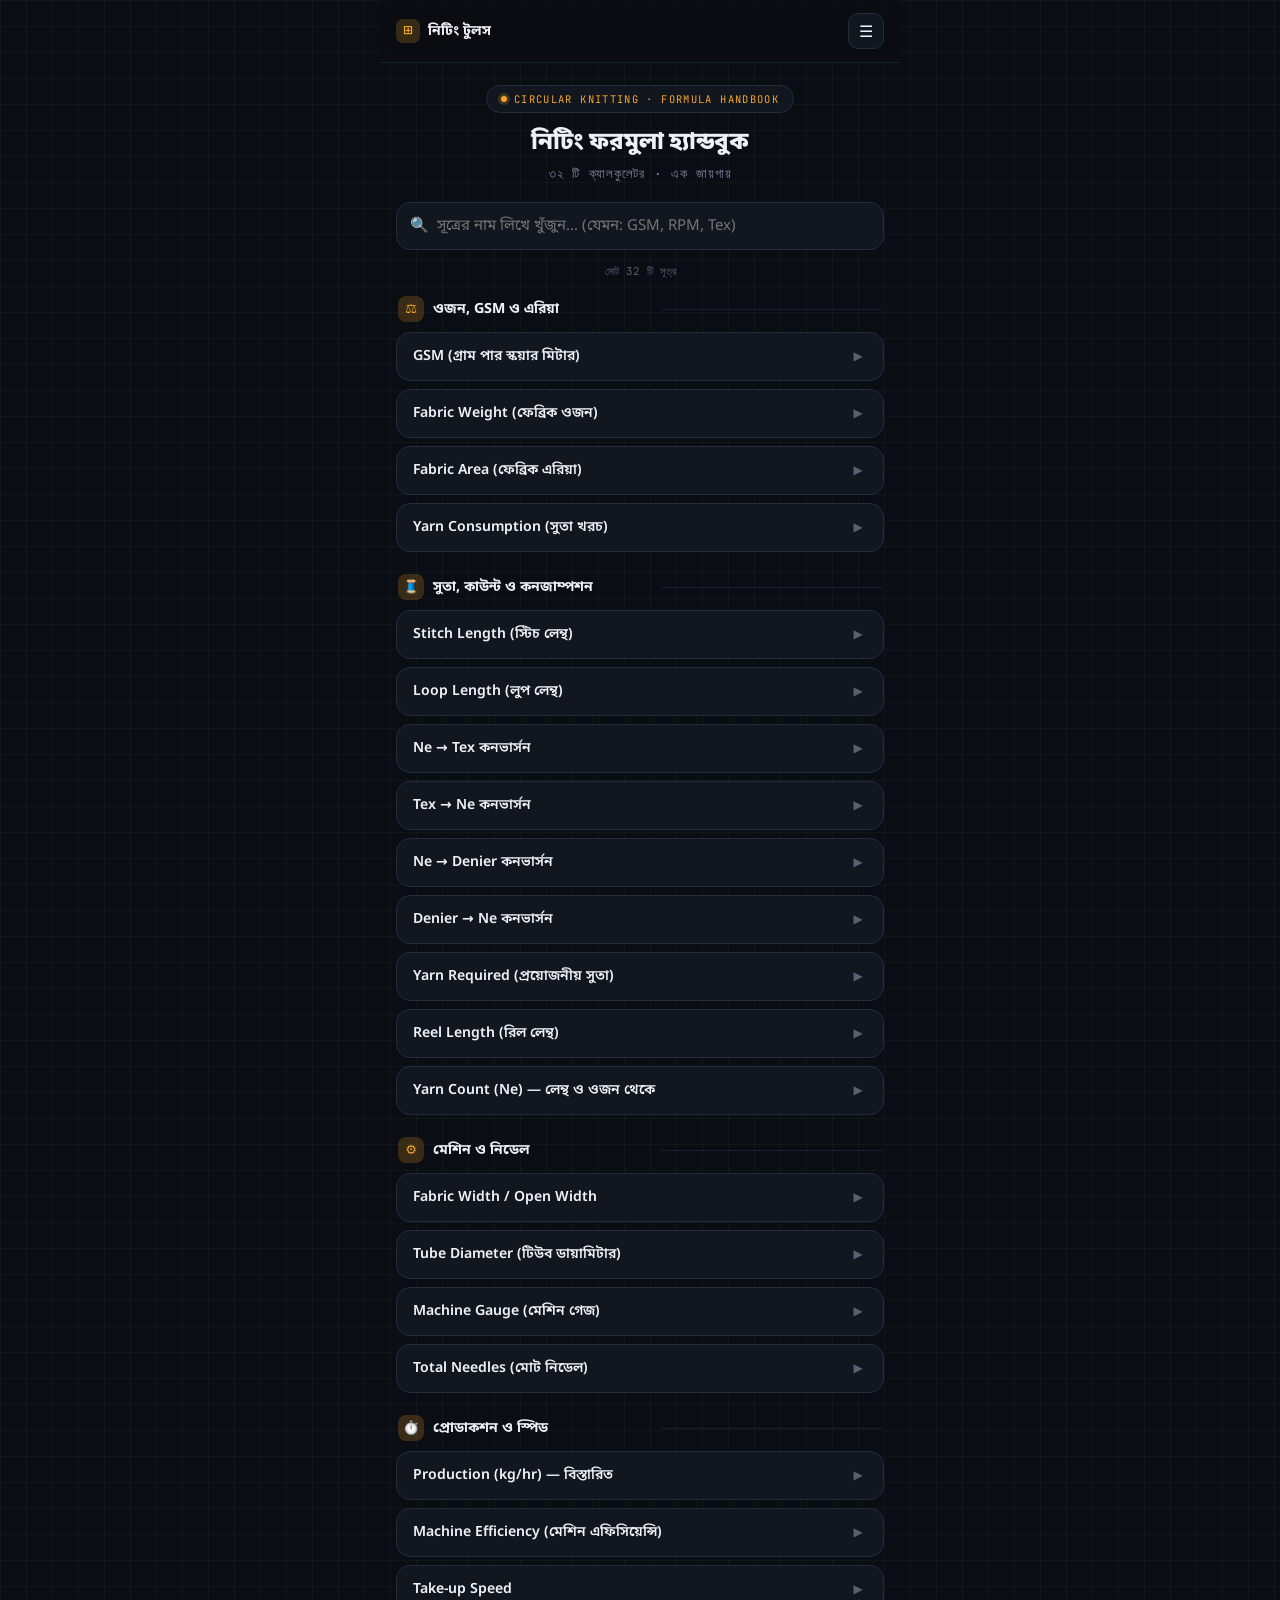
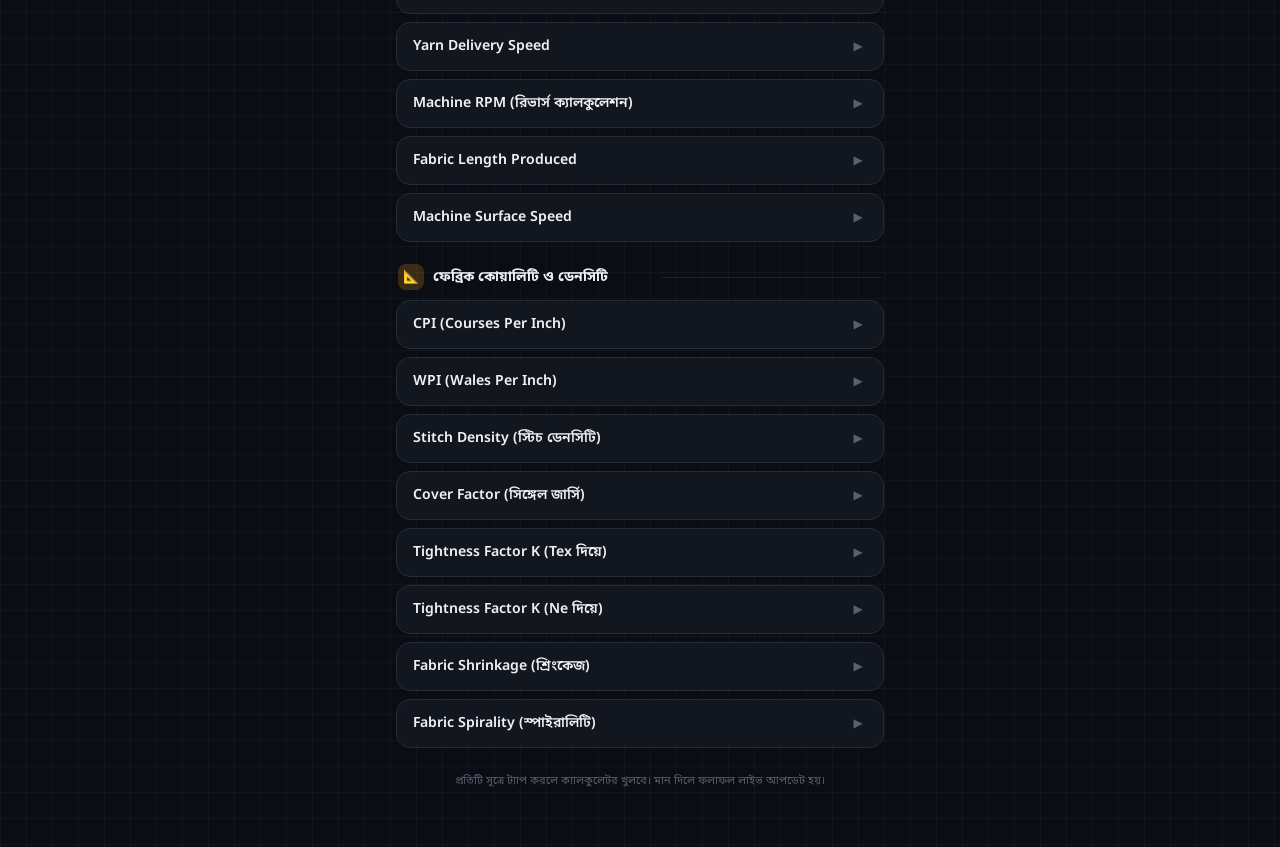
==== index.html @ 6d67aed7 "Rename index-1.html to index.html" ====
<!DOCTYPE html>
<html lang="bn">
<head>
<meta charset="UTF-8" />
<meta name="viewport" content="width=device-width, initial-scale=1.0, maximum-scale=1.0" />
<title>নিটিং ফরমুলা হ্যান্ডবুক</title>
<link rel="manifest" href="manifest.json" />
<meta name="theme-color" content="#0a0d13" />
<link rel="icon" href="icon-192.png" />
<link rel="apple-touch-icon" href="icon-192.png" />
<link rel="stylesheet" href="style.css" />
</head>
<body>
<div class="app">

  <header class="topbar">
    <div class="topbar-inner">
      <a href="index.html" class="brand"><span class="brand-ico">⊞</span> নিটিং টুলস</a>
      <button class="menu-btn" id="menuBtn" aria-label="মেনু">☰</button>
    </div>
  </header>
  <div class="drawer-overlay" id="drawerOverlay"></div>
  <nav class="drawer" id="drawer">
    <div class="drawer-head">
      <span>মেনু</span>
      <button class="drawer-close" id="drawerClose">✕</button>
    </div>
    <a href="index.html" class="current">🧮 ফরমুলা হ্যান্ডবুক</a>
    <a href="https://mohiuddinramzan2.github.io/Knitting-production-calculator/" target="_blank" rel="noopener">🎯 প্রোডাকশন কাউন্টার ক্যালকুলেটর</a>
    <a href="https://drive.google.com/file/d/1JRvIPtFfzKpyK74nl-0Q86v-pFJWSpz8/view?usp=drivesdk" target="_blank" rel="noopener">📦 কাউন্টার ক্যালকুলেটর APK ডাউনলোড</a>
    <div class="sep"></div>
    <a href="contact.html">✉️ যোগাযোগ</a>
    <div class="small-note">APK লিংক Google Drive-এ হোস্ট করা — ডাউনলোডের সময় "Unknown source" পারমিশন লাগতে পারে।</div>
  </nav>

  <header>
    <div class="eyebrow"><span class="dot"></span> CIRCULAR&nbsp;KNITTING&nbsp;·&nbsp;FORMULA&nbsp;HANDBOOK</div>
    <h1>নিটিং ফরমুলা হ্যান্ডবুক</h1>
    <p>৩২&nbsp;টি&nbsp;ক্যালকুলেটর&nbsp;·&nbsp;এক&nbsp;জায়গায়</p>
  </header>

  <div class="search-wrap">
    <span class="si">🔍</span>
    <input type="text" id="searchBox" placeholder="সূত্রের নাম লিখে খুঁজুন... (যেমন: GSM, RPM, Tex)" />
  </div>
  <div class="result-count" id="resultCount"></div>

  <div id="categoriesRoot"></div>
  <div class="empty-state" id="emptyState">কোনো সূত্র পাওয়া যায়নি। অন্য নামে খুঁজে দেখুন।</div>

  <footer>
    প্রতিটি সূত্রে ট্যাপ করলে ক্যালকুলেটর খুলবে। মান দিলে ফলাফল লাইভ আপডেট হয়।
  </footer>

</div>

<script>
(function(){
  const menuBtn = document.getElementById('menuBtn');
  const drawer = document.getElementById('drawer');
  const overlay = document.getElementById('drawerOverlay');
  const drawerClose = document.getElementById('drawerClose');

  function openDrawer(){ drawer.classList.add('open'); overlay.classList.add('open'); }
  function closeDrawer(){ drawer.classList.remove('open'); overlay.classList.remove('open'); }

  menuBtn.addEventListener('click', openDrawer);
  drawerClose.addEventListener('click', closeDrawer);
  overlay.addEventListener('click', closeDrawer);
  document.addEventListener('keydown', (e)=>{ if(e.key === 'Escape') closeDrawer(); });
})();
</script>

<script>
(function(){

  // ---------- Categories ----------
  const CATEGORIES = [
    { id:'weight', icon:'⚖️', name:'ওজন, GSM ও এরিয়া' },
    { id:'yarn', icon:'🧵', name:'সুতা, কাউন্ট ও কনজাম্পশন' },
    { id:'machine', icon:'⚙️', name:'মেশিন ও নিডেল' },
    { id:'production', icon:'⏱️', name:'প্রোডাকশন ও স্পিড' },
    { id:'quality', icon:'📐', name:'ফেব্রিক কোয়ালিটি ও ডেনসিটি' },
  ];

  // ---------- Formulas (data-driven) ----------
  // each calc(v) receives an object keyed by input id (parsed floats) and returns {value, unit}
  const FORMULAS = [
    { id:'gsm', cat:'weight', name:'GSM (গ্রাম পার স্কয়ার মিটার)',
      formula:'GSM = (ওজন × 10000) ÷ (লেন্থ × উইডথ)',
      inputs:[
        {id:'w', label:'ফেব্রিক ওজন', unit:'gm', def:100},
        {id:'l', label:'লেন্থ', unit:'cm', def:100},
        {id:'wd', label:'উইডথ', unit:'cm', def:100},
      ],
      calc:(v)=>{ const area=(v.l/100)*(v.wd/100); return {value:v.w/area, unit:'GSM'}; } },

    { id:'fabricWeight', cat:'weight', name:'Fabric Weight (ফেব্রিক ওজন)',
      formula:'ওজন(kg) = (GSM × এরিয়া m²) ÷ 1000',
      inputs:[
        {id:'gsm', label:'GSM', unit:'gm/m²', def:180},
        {id:'l', label:'লেন্থ', unit:'মিটার', def:100},
        {id:'wd', label:'উইডথ', unit:'মিটার', def:1.6},
      ],
      calc:(v)=>{ const area=v.l*v.wd; return {value:(v.gsm*area)/1000, unit:'kg'}; } },

    { id:'fabricArea', cat:'weight', name:'Fabric Area (ফেব্রিক এরিয়া)',
      formula:'এরিয়া = লেন্থ × উইডথ',
      inputs:[
        {id:'l', label:'লেন্থ', unit:'একক', def:100},
        {id:'wd', label:'উইডথ', unit:'একক', def:1.6},
      ],
      calc:(v)=>({ value:v.l*v.wd, unit:'একক²' }) },

    { id:'yarnConsumption', cat:'weight', name:'Yarn Consumption (সুতা খরচ)',
      formula:'কনজাম্পশন(kg) = (GSM × এরিয়া m²) ÷ 1000',
      inputs:[
        {id:'gsm', label:'GSM', unit:'gm/m²', def:180},
        {id:'l', label:'লেন্থ', unit:'মিটার', def:100},
        {id:'wd', label:'উইডথ', unit:'মিটার', def:1.6},
      ],
      calc:(v)=>{ const area=v.l*v.wd; return {value:(v.gsm*area)/1000, unit:'kg'}; } },

    { id:'stitchLength', cat:'yarn', name:'Stitch Length (স্টিচ লেন্থ)',
      formula:'স্টিচ লেন্থ = মোট সুতার লেন্থ ÷ স্টিচ সংখ্যা',
      inputs:[
        {id:'yl', label:'মোট সুতার লেন্থ', unit:'mm', def:35000},
        {id:'st', label:'স্টিচ সংখ্যা', unit:'টি', def:1000},
      ],
      calc:(v)=>({ value:v.yl/v.st, unit:'mm' }) },

    { id:'loopLength', cat:'yarn', name:'Loop Length (লুপ লেন্থ)',
      formula:'লুপ লেন্থ = স্টিচ লেন্থ',
      inputs:[ {id:'sl', label:'স্টিচ লেন্থ', unit:'mm', def:35} ],
      calc:(v)=>({ value:v.sl, unit:'mm' }) },

    { id:'neToTex', cat:'yarn', name:'Ne → Tex কনভার্সন',
      formula:'Tex = 590.5 ÷ Ne',
      inputs:[ {id:'ne', label:'Ne (ইয়ার্ন কাউন্ট)', unit:'Ne', def:30} ],
      calc:(v)=>({ value:590.5/v.ne, unit:'Tex' }) },

    { id:'texToNe', cat:'yarn', name:'Tex → Ne কনভার্সন',
      formula:'Ne = 590.5 ÷ Tex',
      inputs:[ {id:'tex', label:'Tex', unit:'Tex', def:19.68} ],
      calc:(v)=>({ value:590.5/v.tex, unit:'Ne' }) },

    { id:'neToDenier', cat:'yarn', name:'Ne → Denier কনভার্সন',
      formula:'Denier = 5315 ÷ Ne',
      inputs:[ {id:'ne', label:'Ne (ইয়ার্ন কাউন্ট)', unit:'Ne', def:30} ],
      calc:(v)=>({ value:5315/v.ne, unit:'Denier' }) },

    { id:'denierToNe', cat:'yarn', name:'Denier → Ne কনভার্সন',
      formula:'Ne = 5315 ÷ Denier',
      inputs:[ {id:'d', label:'Denier', unit:'Denier', def:177} ],
      calc:(v)=>({ value:5315/v.d, unit:'Ne' }) },

    { id:'yarnRequired', cat:'yarn', name:'Yarn Required (প্রয়োজনীয় সুতা)',
      formula:'সুতা(kg) = (অর্ডার কোয়ান্টিটি × কনজাম্পশন gm) ÷ 1000',
      inputs:[
        {id:'q', label:'অর্ডার কোয়ান্টিটি', unit:'পিস/একক', def:1000},
        {id:'c', label:'প্রতি একক কনজাম্পশন', unit:'gm', def:150},
      ],
      calc:(v)=>({ value:(v.q*v.c)/1000, unit:'kg' }) },

    { id:'reelLength', cat:'yarn', name:'Reel Length (রিল লেন্থ)',
      formula:'লেন্থ(yards) = (ওজন × Ne × 840) ÷ 2.205',
      inputs:[
        {id:'wt', label:'ওজন', unit:'kg', def:1},
        {id:'ne', label:'Ne (ইয়ার্ন কাউন্ট)', unit:'Ne', def:30},
      ],
      calc:(v)=>({ value:(v.wt*v.ne*840)/2.205, unit:'yards' }) },

    { id:'yarnCountFromLW', cat:'yarn', name:'Yarn Count (Ne) — লেন্থ ও ওজন থেকে',
      formula:'Ne = লেন্থ(yards) ÷ (ওজন(lb) × 840)',
      inputs:[
        {id:'len', label:'লেন্থ', unit:'yards', def:25200},
        {id:'wt', label:'ওজন', unit:'lb', def:1},
      ],
      calc:(v)=>({ value:v.len/(v.wt*840), unit:'Ne' }) },

    { id:'fabricWidth', cat:'machine', name:'Fabric Width / Open Width',
      formula:'উইডথ = (টিউব ডায়ামিটার × π) ÷ 2',
      inputs:[ {id:'d', label:'টিউব ডায়ামিটার', unit:'inch', def:30} ],
      calc:(v)=>({ value:(v.d*Math.PI)/2, unit:'inch' }) },

    { id:'tubeDiameter', cat:'machine', name:'Tube Diameter (টিউব ডায়ামিটার)',
      formula:'ডায়ামিটার = পরিধি ÷ π',
      inputs:[ {id:'c', label:'পরিধি (Circumference)', unit:'inch', def:94.2} ],
      calc:(v)=>({ value:v.c/Math.PI, unit:'inch' }) },

    { id:'machineGauge', cat:'machine', name:'Machine Gauge (মেশিন গেজ)',
      formula:'গেজ = নিডেল সংখ্যা ÷ সিলিন্ডার ডায়ামিটার(inch)',
      inputs:[
        {id:'n', label:'নিডেল সংখ্যা', unit:'টি', def:2260},
        {id:'d', label:'সিলিন্ডার ডায়ামিটার', unit:'inch', def:30},
      ],
      calc:(v)=>({ value:v.n/v.d, unit:'GG' }) },

    { id:'totalNeedles', cat:'machine', name:'Total Needles (মোট নিডেল)',
      formula:'নিডেল = গেজ × ডায়ামিটার(inch)',
      inputs:[
        {id:'g', label:'গেজ', unit:'GG', def:24},
        {id:'d', label:'ডায়ামিটার', unit:'inch', def:30},
      ],
      calc:(v)=>({ value:v.g*v.d, unit:'নিডেল' }) },

    { id:'production', cat:'production', name:'Production (kg/hr) — বিস্তারিত',
      formula:'Prod = (π × D × RPM × ফিডার × SL × Eff × 60) ÷ ইয়ার্ন কনস্ট্যান্ট',
      inputs:[
        {id:'d', label:'ডায়ামিটার', unit:'inch', def:30},
        {id:'rpm', label:'RPM', unit:'rev/min', def:20},
        {id:'f', label:'ফিডার সংখ্যা', unit:'টি', def:90},
        {id:'sl', label:'স্টিচ লেন্থ', unit:'mm', def:30},
        {id:'eff', label:'এফিসিয়েন্সি', unit:'%', def:85},
        {id:'k', label:'ইয়ার্ন কনস্ট্যান্ট', unit:'মিল-নির্ধারিত', def:1000000},
      ],
      calc:(v)=>{ const eff=v.eff/100; const p=(Math.PI*v.d*v.rpm*v.f*v.sl*eff*60)/v.k; return {value:p, unit:'kg/hr'}; },
      hint:'ইয়ার্ন কনস্ট্যান্ট সুতার ধরন ও কাউন্ট অনুযায়ী মিল-ভিত্তিক ভিন্ন হয় — নিজের মিলের স্ট্যান্ডার্ড মান বসান।' },

    { id:'machineEfficiency', cat:'production', name:'Machine Efficiency (মেশিন এফিসিয়েন্সি)',
      formula:'এফিসিয়েন্সি % = (Actual ÷ Target) × 100',
      inputs:[
        {id:'a', label:'Actual Production', unit:'kg/hr', def:42},
        {id:'t', label:'Target Production', unit:'kg/hr', def:50},
      ],
      calc:(v)=>({ value:(v.a/v.t)*100, unit:'%' }) },

    { id:'takeupSpeed', cat:'production', name:'Take-up Speed',
      formula:'Take-up = ফেব্রিক লেন্থ ÷ সময়',
      inputs:[
        {id:'l', label:'ফেব্রিক লেন্থ', unit:'মিটার', def:60},
        {id:'t', label:'সময়', unit:'মিনিট', def:1},
      ],
      calc:(v)=>({ value:v.l/v.t, unit:'মিটার/মিনিট' }) },

    { id:'yarnDeliverySpeed', cat:'production', name:'Yarn Delivery Speed',
      formula:'ডেলিভারি স্পিড = RPM × ফিডার × স্টিচ লেন্থ',
      inputs:[
        {id:'rpm', label:'RPM', unit:'rev/min', def:20},
        {id:'f', label:'ফিডার সংখ্যা', unit:'টি', def:90},
        {id:'sl', label:'স্টিচ লেন্থ', unit:'mm', def:30},
      ],
      calc:(v)=>({ value:v.rpm*v.f*v.sl, unit:'mm/min' }) },

    { id:'machineRpm', cat:'production', name:'Machine RPM (রিভার্স ক্যালকুলেশন)',
      formula:'RPM = (Production × Ne) ÷ (Constant × ফিডার × SL)',
      inputs:[
        {id:'p', label:'Production', unit:'kg/hr', def:42},
        {id:'ne', label:'Ne (ইয়ার্ন কাউন্ট)', unit:'Ne', def:30},
        {id:'k', label:'Constant', unit:'মিল-নির্ধারিত', def:1000},
        {id:'f', label:'ফিডার সংখ্যা', unit:'টি', def:90},
        {id:'sl', label:'স্টিচ লেন্থ', unit:'mm', def:30},
      ],
      calc:(v)=>({ value:(v.p*v.ne)/(v.k*v.f*v.sl), unit:'RPM' }) },

    { id:'fabricLengthProduced', cat:'production', name:'Fabric Length Produced',
      formula:'লেন্থ = Take-up Speed × সময়',
      inputs:[
        {id:'s', label:'Take-up Speed', unit:'মিটার/মিনিট', def:60},
        {id:'t', label:'সময়', unit:'মিনিট', def:60},
      ],
      calc:(v)=>({ value:v.s*v.t, unit:'মিটার' }) },

    { id:'surfaceSpeed', cat:'production', name:'Machine Surface Speed',
      formula:'সারফেস স্পিড = π × D × RPM',
      inputs:[
        {id:'d', label:'ডায়ামিটার', unit:'inch', def:30},
        {id:'rpm', label:'RPM', unit:'rev/min', def:20},
      ],
      calc:(v)=>({ value:Math.PI*v.d*v.rpm, unit:'inch/min' }) },

    { id:'cpi', cat:'quality', name:'CPI (Courses Per Inch)',
      formula:'CPI = ১ ইঞ্চিতে কোর্সের সংখ্যা',
      inputs:[ {id:'c', label:'১ ইঞ্চিতে কোর্স সংখ্যা', unit:'টি', def:48} ],
      calc:(v)=>({ value:v.c, unit:'CPI' }) },

    { id:'wpi', cat:'quality', name:'WPI (Wales Per Inch)',
      formula:'WPI = ১ ইঞ্চিতে ওয়েলসের সংখ্যা',
      inputs:[ {id:'w', label:'১ ইঞ্চিতে ওয়েলস সংখ্যা', unit:'টি', def:36} ],
      calc:(v)=>({ value:v.w, unit:'WPI' }) },

    { id:'stitchDensity', cat:'quality', name:'Stitch Density (স্টিচ ডেনসিটি)',
      formula:'ডেনসিটি = CPI × WPI',
      inputs:[
        {id:'cpi', label:'CPI', unit:'', def:48},
        {id:'wpi', label:'WPI', unit:'', def:36},
      ],
      calc:(v)=>({ value:v.cpi*v.wpi, unit:'স্টিচ/ইঞ্চি²' }) },

    { id:'coverFactor', cat:'quality', name:'Cover Factor (সিঙ্গেল জার্সি)',
      formula:'CF = √Tex ÷ লুপ লেন্থ',
      inputs:[
        {id:'tex', label:'Tex', unit:'Tex', def:19.68},
        {id:'ll', label:'লুপ লেন্থ', unit:'mm', def:3.0},
      ],
      calc:(v)=>({ value:Math.sqrt(v.tex)/v.ll, unit:'CF' }) },

    { id:'tightnessTex', cat:'quality', name:'Tightness Factor K (Tex দিয়ে)',
      formula:'K = √Tex ÷ লুপ লেন্থ',
      inputs:[
        {id:'tex', label:'Tex', unit:'Tex', def:19.68},
        {id:'ll', label:'লুপ লেন্থ', unit:'mm', def:3.0},
      ],
      calc:(v)=>({ value:Math.sqrt(v.tex)/v.ll, unit:'K' }) },

    { id:'tightnessNe', cat:'quality', name:'Tightness Factor K (Ne দিয়ে)',
      formula:'K = √(590.5 ÷ Ne) ÷ লুপ লেন্থ',
      inputs:[
        {id:'ne', label:'Ne (ইয়ার্ন কাউন্ট)', unit:'Ne', def:30},
        {id:'ll', label:'লুপ লেন্থ', unit:'mm', def:3.0},
      ],
      calc:(v)=>({ value:Math.sqrt(590.5/v.ne)/v.ll, unit:'K' }) },

    { id:'shrinkage', cat:'quality', name:'Fabric Shrinkage (শ্রিংকেজ)',
      formula:'শ্রিংকেজ % = ((Original − Final) ÷ Original) × 100',
      inputs:[
        {id:'o', label:'Original (ধোয়ার আগে)', unit:'একক', def:100},
        {id:'f', label:'Final (ধোয়ার পরে)', unit:'একক', def:96},
      ],
      calc:(v)=>({ value:((v.o-v.f)/v.o)*100, unit:'%' }) },

    { id:'spirality', cat:'quality', name:'Fabric Spirality (স্পাইরালিটি)',
      formula:'স্পাইরালিটি % = (Shift ÷ ফেব্রিক উইডথ) × 100',
      inputs:[
        {id:'s', label:'Shift (কোণাকুণি সরণ)', unit:'cm', def:5},
        {id:'w', label:'ফেব্রিক উইডথ', unit:'cm', def:160},
      ],
      calc:(v)=>({ value:(v.s/v.w)*100, unit:'%' }) },
  ];

  // ---------- Render ----------
  const root = document.getElementById('categoriesRoot');
  const fmt = (n)=> (n===null||n===undefined||isNaN(n)||!isFinite(n)) ? '—' :
    n.toLocaleString('en-US', { maximumFractionDigits: 4 });

  function buildPanel(formula){
    const panel = document.createElement('div');
    panel.className = 'panel';

    const ft = document.createElement('div');
    ft.className = 'formula-text';
    ft.textContent = formula.formula;
    panel.appendChild(ft);

    formula.inputs.forEach(inp=>{
      const row = document.createElement('div');
      row.className = 'input-row';
      row.innerHTML = `<label>${inp.label}${inp.unit ? `<span class="unit">${inp.unit}</span>`:''}</label>`;
      const field = document.createElement('input');
      field.type = 'number';
      field.inputMode = 'decimal';
      field.step = 'any';
      field.value = inp.def;
      field.dataset.key = inp.id;
      row.appendChild(field);
      panel.appendChild(row);
    });

    const resultBox = document.createElement('div');
    resultBox.className = 'result-box';
    resultBox.innerHTML = `<span class="rl">ফলাফল</span><span><span class="rv">—</span><span class="ru"></span></span>`;
    panel.appendChild(resultBox);

    if(formula.hint){
      const hint = document.createElement('div');
      hint.className = 'hint';
      hint.textContent = formula.hint;
      panel.appendChild(hint);
    }

    function recalc(){
      const values = {};
      let valid = true;
      panel.querySelectorAll('input[data-key]').forEach(inp=>{
        const val = parseFloat(inp.value);
        if(isNaN(val)) valid = false;
        values[inp.dataset.key] = val;
      });
      const rv = resultBox.querySelector('.rv');
      const ru = resultBox.querySelector('.ru');
      if(!valid){ rv.textContent = '—'; ru.textContent=''; return; }
      try{
        const out = formula.calc(values);
        rv.textContent = fmt(out.value);
        ru.textContent = out.unit ? ' ' + out.unit : '';
      }catch(e){
        rv.textContent = '—'; ru.textContent='';
      }
    }

    panel.querySelectorAll('input[data-key]').forEach(inp=>{
      inp.addEventListener('input', recalc);
    });
    recalc();

    return panel;
  }

  function buildFormulaItem(formula){
    const det = document.createElement('details');
    det.className = 'formula-item';
    det.dataset.name = formula.name.toLowerCase();
    det.dataset.id = formula.id;

    const summary = document.createElement('summary');
    summary.innerHTML = `<span class="name">${formula.name}</span><span class="chev">▶</span>`;
    det.appendChild(summary);

    let built = false;
    det.addEventListener('toggle', ()=>{
      if(det.open && !built){
        det.appendChild(buildPanel(formula));
        built = true;
      }
    });

    return det;
  }

  CATEGORIES.forEach(cat=>{
    const items = FORMULAS.filter(f=>f.cat===cat.id);
    if(items.length===0) return;

    const catEl = document.createElement('div');
    catEl.className = 'category';
    catEl.dataset.cat = cat.id;

    const head = document.createElement('div');
    head.className = 'category-head';
    head.innerHTML = `<div class="ico">${cat.icon}</div><h2>${cat.name}</h2><div class="rule"></div>`;
    catEl.appendChild(head);

    const list = document.createElement('div');
    items.forEach(f=> list.appendChild(buildFormulaItem(f)));
    catEl.appendChild(list);

    root.appendChild(catEl);
  });

  // ---------- Search ----------
  const searchBox = document.getElementById('searchBox');
  const resultCount = document.getElementById('resultCount');
  const emptyState = document.getElementById('emptyState');
  const allItems = Array.from(document.querySelectorAll('details.formula-item'));
  const allCats = Array.from(document.querySelectorAll('.category'));

  function applyFilter(){
    const q = searchBox.value.trim().toLowerCase();
    let visibleCount = 0;
    allItems.forEach(item=>{
      const match = !q || item.dataset.name.includes(q);
      item.classList.toggle('hidden', !match);
      if(match) visibleCount++;
    });
    allCats.forEach(cat=>{
      const visibleInCat = cat.querySelectorAll('details.formula-item:not(.hidden)').length;
      cat.classList.toggle('hidden', visibleInCat===0);
    });
    emptyState.classList.toggle('show', visibleCount===0);
    resultCount.textContent = q ? `${visibleCount} টি সূত্র পাওয়া গেছে` : `মোট ${allItems.length} টি সূত্র`;
  }

  searchBox.addEventListener('input', applyFilter);
  applyFilter();

  if ('serviceWorker' in navigator) {
    window.addEventListener('load', () => {
      navigator.serviceWorker.register('sw.js').catch(() => {});
    });
  }
})();
</script>
</body>
</html>
---- style.css ----
@import url('https://fonts.googleapis.com/css2?family=Noto+Sans+Bengali:wght@400;500;600;700;800&family=JetBrains+Mono:wght@400;500;600;700&display=swap');

  :root{
    --bg:#0a0d13;
    --bg-grid:#11151d;
    --panel:#12161f;
    --panel-2:#171c28;
    --border:#242b39;
    --border-soft:#1b212d;
    --text:#edf0f6;
    --muted:#7d869b;
    --muted-2:#586071;
    --accent:#f5a623;
    --accent-soft:#f5a62333;
    --accent-2:#3ad1c4;
    --accent-2-soft:#3ad1c42b;
    --danger:#f0586a;
    --radius:16px;
  }
  *{box-sizing:border-box;}
  html,body{margin:0;padding:0;}
  body{
    background-color:var(--bg);
    background-image:
      linear-gradient(#ffffff08 1px, transparent 1px),
      linear-gradient(90deg, #ffffff08 1px, transparent 1px);
    background-size: 26px 26px;
    color:var(--text);
    font-family:'Noto Sans Bengali','Inter',system-ui,-apple-system,sans-serif;
    min-height:100vh;
    display:flex; justify-content:center;
    -webkit-font-smoothing:antialiased;
  }
  @media (prefers-reduced-motion: reduce){ *{ transition-duration:.01ms !important; } }

  .mono{ font-family:'JetBrains Mono', ui-monospace, monospace; }
  .app{ width:100%; max-width:520px; padding:24px 16px 56px; }

  header{ text-align:center; margin-bottom:20px; }
  .eyebrow{
    display:inline-flex; align-items:center; gap:7px;
    padding:6px 14px; border:1px solid var(--border); border-radius:999px;
    background:var(--panel); font-family:'JetBrains Mono',monospace;
    font-size:10.5px; letter-spacing:.13em; color:var(--accent); margin-bottom:14px;
  }
  .eyebrow .dot{ width:6px;height:6px;border-radius:50%; background:var(--accent); box-shadow:0 0 0 3px var(--accent-soft); }
  h1{ font-size:24px; font-weight:800; margin:0 0 6px; letter-spacing:-0.01em; }
  header p{ margin:0; color:var(--muted); font-size:12.5px; font-family:'JetBrains Mono',monospace; letter-spacing:.06em; }

  .search-wrap{ position:relative; margin-bottom:14px; }
  .search-wrap input{
    width:100%; background:var(--panel); border:1px solid var(--border);
    border-radius:14px; padding:13px 14px 13px 40px; color:var(--text);
    font-size:15px; outline:none; font-family:'Noto Sans Bengali',sans-serif;
  }
  .search-wrap input:focus{ border-color:var(--accent); }
  .search-wrap .si{ position:absolute; left:14px; top:50%; transform:translateY(-50%); color:var(--muted-2); font-size:15px; }
  .result-count{ text-align:center; color:var(--muted-2); font-size:11px; font-family:'JetBrains Mono',monospace; margin-bottom:18px; }

  .category{ margin-bottom:22px; }
  .category-head{
    display:flex; align-items:center; gap:9px; margin-bottom:10px; padding:0 2px;
  }
  .category-head .ico{
    width:26px;height:26px;border-radius:8px; display:flex;align-items:center;justify-content:center;
    background:var(--accent-soft); color:var(--accent); font-size:13px; flex-shrink:0;
  }
  .category-head h2{ font-size:14px; font-weight:700; margin:0; flex:1; }
  .category-head .rule{ flex:1; height:1px; background:var(--border-soft); }
  .category.hidden{ display:none; }

  details.formula-item{
    background:var(--panel);
    border:1px solid var(--border);
    border-radius:14px;
    margin-bottom:8px;
    overflow:hidden;
  }
  details.formula-item.hidden{ display:none; }
  details.formula-item summary{
    list-style:none; cursor:pointer; padding:14px 16px;
    display:flex; align-items:center; gap:10px;
    -webkit-tap-highlight-color: transparent;
  }
  details.formula-item summary::-webkit-details-marker{ display:none; }
  details.formula-item summary .name{ flex:1; font-size:14px; font-weight:600; }
  details.formula-item summary .chev{
    color:var(--muted-2); font-size:12px; transition:transform .25s;
    width:18px; height:18px; display:flex; align-items:center; justify-content:center;
  }
  details.formula-item[open] summary .chev{ transform:rotate(90deg); color:var(--accent); }
  details.formula-item[open]{ border-color:var(--accent); }

  .panel{ padding:0 16px 16px; }
  .formula-text{
    font-family:'JetBrains Mono',monospace; font-size:11.5px; color:var(--accent-2);
    background:var(--bg-grid); border:1px solid var(--border-soft); border-radius:10px;
    padding:9px 11px; margin-bottom:14px; line-height:1.6; word-break:break-word;
  }
  .input-row{ margin-bottom:10px; }
  .input-row:last-of-type{ margin-bottom:0; }
  .input-row label{
    display:flex; justify-content:space-between; font-size:12.5px; color:#c7cee0; margin-bottom:6px;
  }
  .input-row label .unit{ font-family:'JetBrains Mono',monospace; font-size:10px; color:var(--muted-2); }
  .input-row input{
    width:100%; background:var(--bg-grid); border:1px solid var(--border); border-radius:10px;
    padding:10px 12px; color:var(--text); font-family:'JetBrains Mono',monospace; font-size:15px; outline:none;
  }
  .input-row input:focus{ border-color:var(--accent); box-shadow:0 0 0 3px var(--accent-soft); }

  .result-box{
    margin-top:14px; background:radial-gradient(circle at 25% 0%, #f5a62318, var(--panel-2) 60%);
    border:1px solid var(--accent); border-radius:12px; padding:13px 14px;
    display:flex; align-items:baseline; justify-content:space-between; gap:10px;
  }
  .result-box .rl{ font-size:12px; color:var(--muted); }
  .result-box .rv{ font-family:'JetBrains Mono',monospace; font-size:20px; font-weight:700; color:var(--text); }
  .result-box .ru{ font-size:11.5px; color:var(--accent); font-weight:600; margin-left:5px; }
  .hint{ font-size:10.5px; color:var(--muted-2); margin-top:8px; line-height:1.5; }

  .empty-state{ text-align:center; color:var(--muted-2); font-size:12.5px; padding:30px 10px; display:none; }
  .empty-state.show{ display:block; }

  footer{ text-align:center; color:var(--muted-2); font-size:11px; margin-top:24px; line-height:1.7; }

  /* ---------- Top nav bar ---------- */
  .topbar{
    position:sticky; top:0; z-index:40;
    background:#0a0d13cc;
    backdrop-filter:blur(10px);
    border-bottom:1px solid var(--border-soft);
    margin:-24px -16px 22px;
    padding:0 16px;
  }
  .topbar-inner{
    max-width:520px; margin:0 auto;
    display:flex; align-items:center; justify-content:space-between;
    padding:13px 0;
  }
  .brand{
    display:flex; align-items:center; gap:8px;
    color:var(--text); text-decoration:none;
    font-weight:700; font-size:14px;
  }
  .brand .brand-ico{
    width:24px;height:24px;border-radius:7px;
    background:var(--accent-soft); color:var(--accent);
    display:flex;align-items:center;justify-content:center;font-size:12px;
  }
  .menu-btn{
    width:36px;height:36px;border-radius:10px;
    border:1px solid var(--border); background:var(--panel);
    color:var(--text); font-size:16px; cursor:pointer;
    display:flex;align-items:center;justify-content:center;
  }
  .menu-btn:active{ background:var(--panel-2); }

  .drawer-overlay{
    position:fixed; inset:0; background:#00000080;
    opacity:0; pointer-events:none; transition:opacity .25s;
    z-index:49;
  }
  .drawer-overlay.open{ opacity:1; pointer-events:auto; }

  .drawer{
    position:fixed; top:0; right:0; bottom:0;
    width:78%; max-width:300px;
    background:var(--panel); border-left:1px solid var(--border);
    z-index:50; padding:18px 14px;
    transform:translateX(100%);
    transition:transform .3s cubic-bezier(.22,.9,.24,1);
    display:flex; flex-direction:column; gap:6px;
  }
  .drawer.open{ transform:translateX(0); }
  .drawer-head{
    display:flex; align-items:center; justify-content:space-between;
    margin-bottom:10px; padding:0 2px;
  }
  .drawer-head span{ font-size:11px; letter-spacing:.1em; color:var(--muted-2); font-family:'JetBrains Mono',monospace; }
  .drawer-close{
    width:30px;height:30px;border-radius:9px; border:1px solid var(--border);
    background:var(--bg-grid); color:var(--text); font-size:14px; cursor:pointer;
  }
  .drawer a{
    display:flex; align-items:center; gap:10px;
    padding:12px 10px; border-radius:11px;
    color:var(--text); text-decoration:none; font-size:14px; font-weight:600;
    border:1px solid transparent;
  }
  .drawer a:active, .drawer a.current{
    background:var(--accent-soft); border-color:var(--accent); color:var(--accent);
  }
  .drawer .sep{ height:1px; background:var(--border-soft); margin:8px 4px; }
  .drawer .small-note{ font-size:10.5px; color:var(--muted-2); padding:6px 10px; line-height:1.5; }

  /* ---------- Contact page ---------- */
  .contact-card{
    background:var(--panel); border:1px solid var(--border); border-radius:var(--radius);
    padding:18px 18px; margin-bottom:12px;
    display:flex; align-items:center; gap:14px;
  }
  .contact-card .c-ico{
    width:44px;height:44px;border-radius:13px; flex-shrink:0;
    display:flex;align-items:center;justify-content:center; font-size:20px;
    background:var(--accent-soft); color:var(--accent);
  }
  .contact-card.whatsapp .c-ico{ background:#25d3663a; color:#34d399; }
  .contact-card.messenger .c-ico{ background:var(--accent-2-soft); color:var(--accent-2); }
  .contact-card .c-body{ flex:1; }
  .contact-card .c-label{ font-size:11px; color:var(--muted); margin-bottom:3px; }
  .contact-card .c-value{ font-size:15px; font-weight:700; font-family:'JetBrains Mono',monospace; word-break:break-all; }
  .contact-card .c-go{
    width:34px;height:34px;border-radius:10px; flex-shrink:0;
    background:var(--bg-grid); border:1px solid var(--border);
    display:flex;align-items:center;justify-content:center; color:var(--muted); font-size:14px;
    text-decoration:none;
  }
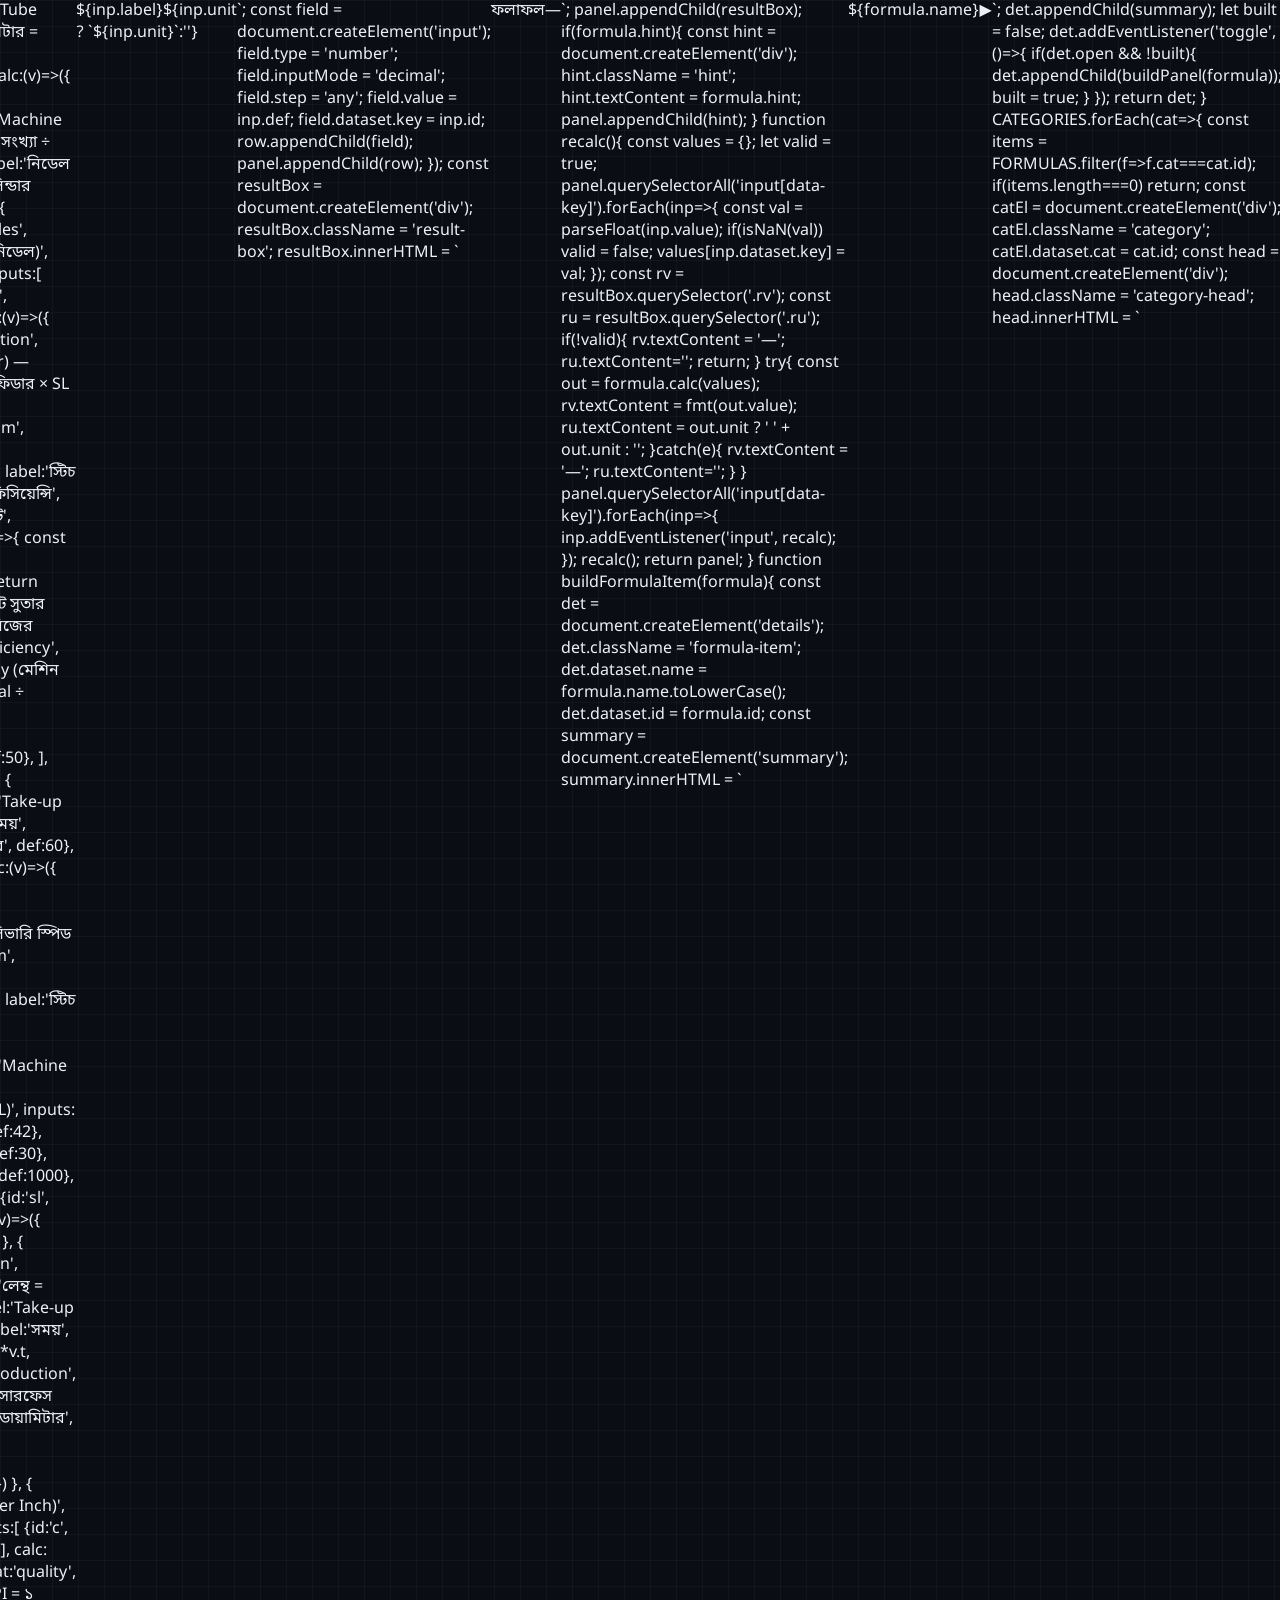
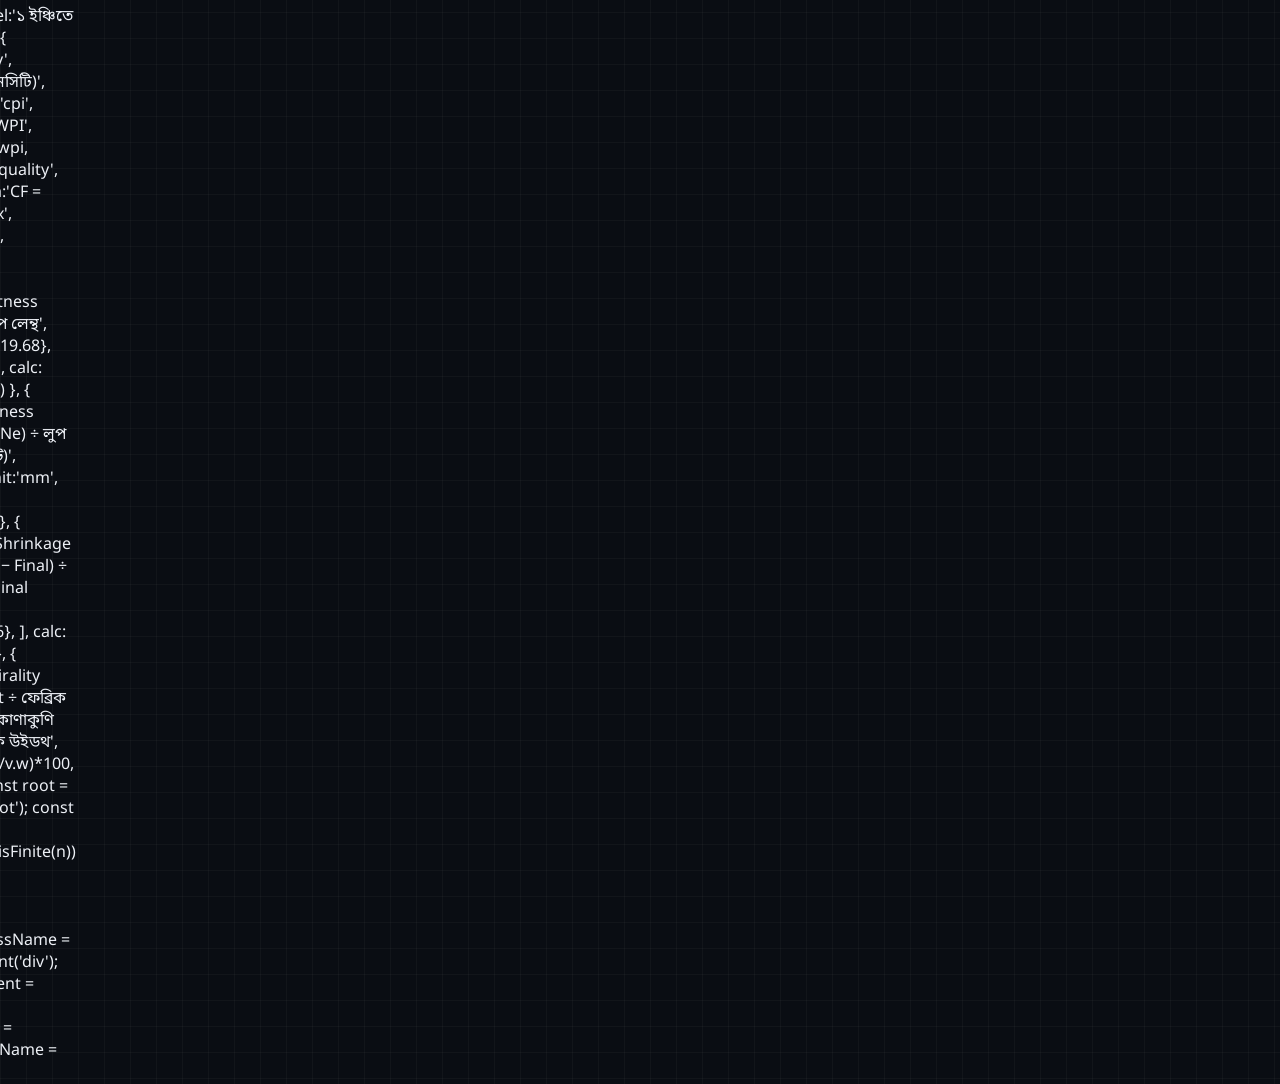
==== commit 53275284: "Update index.html to modify links and add formulas Removed the link to the production counter calcul" ====
--- a/index.html
+++ b/index.html
@@ -26,7 +26,6 @@
       <button class="drawer-close" id="drawerClose">✕</button>
     </div>
     <a href="index.html" class="current">🧮 ফরমুলা হ্যান্ডবুক</a>
-    <a href="https://mohiuddinramzan2.github.io/Knitting-production-calculator/" target="_blank" rel="noopener">🎯 প্রোডাকশন কাউন্টার ক্যালকুলেটর</a>
     <a href="https://drive.google.com/file/d/1JRvIPtFfzKpyK74nl-0Q86v-pFJWSpz8/view?usp=drivesdk" target="_blank" rel="noopener">📦 কাউন্টার ক্যালকুলেটর APK ডাউনলোড</a>
     <div class="sep"></div>
     <a href="contact.html">✉️ যোগাযোগ</a>
@@ -472,3 +471,293 @@
 </script>
 </body>
 </html>
+
+    { id:'tubeDiameter', cat:'machine', name:'Tube Diameter (টিউব ডায়ামিটার)',
+      formula:'ডায়ামিটার = পরিধি ÷ π',
+      inputs:[ {id:'c', label:'পরিধি (Circumference)', unit:'inch', def:94.2} ],
+      calc:(v)=>({ value:v.c/Math.PI, unit:'inch' }) },
+
+    { id:'machineGauge', cat:'machine', name:'Machine Gauge (মেশিন গেজ)',
+      formula:'গেজ = নিডেল সংখ্যা ÷ সিলিন্ডার ডায়ামিটার(inch)',
+      inputs:[
+        {id:'n', label:'নিডেল সংখ্যা', unit:'টি', def:2260},
+        {id:'d', label:'সিলিন্ডার ডায়ামিটার', unit:'inch', def:30},
+      ],
+      calc:(v)=>({ value:v.n/v.d, unit:'GG' }) },
+
+    { id:'totalNeedles', cat:'machine', name:'Total Needles (মোট নিডেল)',
+      formula:'নিডেল = গেজ × ডায়ামিটার(inch)',
+      inputs:[
+        {id:'g', label:'গেজ', unit:'GG', def:24},
+        {id:'d', label:'ডায়ামিটার', unit:'inch', def:30},
+      ],
+      calc:(v)=>({ value:v.g*v.d, unit:'নিডেল' }) },
+
+    { id:'production', cat:'production', name:'Production (kg/hr) — বিস্তারিত',
+      formula:'Prod = (π × D × RPM × ফিডার × SL × Eff × 60) ÷ ইয়ার্ন কনস্ট্যান্ট',
+      inputs:[
+        {id:'d', label:'ডায়ামিটার', unit:'inch', def:30},
+        {id:'rpm', label:'RPM', unit:'rev/min', def:20},
+        {id:'f', label:'ফিডার সংখ্যা', unit:'টি', def:90},
+        {id:'sl', label:'স্টিচ লেন্থ', unit:'mm', def:30},
+        {id:'eff', label:'এফিসিয়েন্সি', unit:'%', def:85},
+        {id:'k', label:'ইয়ার্ন কনস্ট্যান্ট', unit:'মিল-নির্ধারিত', def:1000000},
+      ],
+      calc:(v)=>{ const eff=v.eff/100; const p=(Math.PI*v.d*v.rpm*v.f*v.sl*eff*60)/v.k; return {value:p, unit:'kg/hr'}; },
+      hint:'ইয়ার্ন কনস্ট্যান্ট সুতার ধরন ও কাউন্ট অনুযায়ী মিল-ভিত্তিক ভিন্ন হয় — নিজের মিলের স্ট্যান্ডার্ড মান বসান।' },
+
+    { id:'machineEfficiency', cat:'production', name:'Machine Efficiency (মেশিন এফিসিয়েন্সি)',
+      formula:'এফিসিয়েন্সি % = (Actual ÷ Target) × 100',
+      inputs:[
+        {id:'a', label:'Actual Production', unit:'kg/hr', def:42},
+        {id:'t', label:'Target Production', unit:'kg/hr', def:50},
+      ],
+      calc:(v)=>({ value:(v.a/v.t)*100, unit:'%' }) },
+
+    { id:'takeupSpeed', cat:'production', name:'Take-up Speed',
+      formula:'Take-up = ফেব্রিক লেন্থ ÷ সময়',
+      inputs:[
+        {id:'l', label:'ফেব্রিক লেন্থ', unit:'মিটার', def:60},
+        {id:'t', label:'সময়', unit:'মিনিট', def:1},
+      ],
+      calc:(v)=>({ value:v.l/v.t, unit:'মিটার/মিনিট' }) },
+
+    { id:'yarnDeliverySpeed', cat:'production', name:'Yarn Delivery Speed',
+      formula:'ডেলিভারি স্পিড = RPM × ফিডার × স্টিচ লেন্থ',
+      inputs:[
+        {id:'rpm', label:'RPM', unit:'rev/min', def:20},
+        {id:'f', label:'ফিডার সংখ্যা', unit:'টি', def:90},
+        {id:'sl', label:'স্টিচ লেন্থ', unit:'mm', def:30},
+      ],
+      calc:(v)=>({ value:v.rpm*v.f*v.sl, unit:'mm/min' }) },
+
+    { id:'machineRpm', cat:'production', name:'Machine RPM (রিভার্স ক্যালকুলেশন)',
+      formula:'RPM = (Production × Ne) ÷ (Constant × ফিডার × SL)',
+      inputs:[
+        {id:'p', label:'Production', unit:'kg/hr', def:42},
+        {id:'ne', label:'Ne (ইয়ার্ন কাউন্ট)', unit:'Ne', def:30},
+        {id:'k', label:'Constant', unit:'মিল-নির্ধারিত', def:1000},
+        {id:'f', label:'ফিডার সংখ্যা', unit:'টি', def:90},
+        {id:'sl', label:'স্টিচ লেন্থ', unit:'mm', def:30},
+      ],
+      calc:(v)=>({ value:(v.p*v.ne)/(v.k*v.f*v.sl), unit:'RPM' }) },
+
+    { id:'fabricLengthProduced', cat:'production', name:'Fabric Length Produced',
+      formula:'লেন্থ = Take-up Speed × সময়',
+      inputs:[
+        {id:'s', label:'Take-up Speed', unit:'মিটার/মিনিট', def:60},
+        {id:'t', label:'সময়', unit:'মিনিট', def:60},
+      ],
+      calc:(v)=>({ value:v.s*v.t, unit:'মিটার' }) },
+
+    { id:'surfaceSpeed', cat:'production', name:'Machine Surface Speed',
+      formula:'সারফেস স্পিড = π × D × RPM',
+      inputs:[
+        {id:'d', label:'ডায়ামিটার', unit:'inch', def:30},
+        {id:'rpm', label:'RPM', unit:'rev/min', def:20},
+      ],
+      calc:(v)=>({ value:Math.PI*v.d*v.rpm, unit:'inch/min' }) },
+
+    { id:'cpi', cat:'quality', name:'CPI (Courses Per Inch)',
+      formula:'CPI = ১ ইঞ্চিতে কোর্সের সংখ্যা',
+      inputs:[ {id:'c', label:'১ ইঞ্চিতে কোর্স সংখ্যা', unit:'টি', def:48} ],
+      calc:(v)=>({ value:v.c, unit:'CPI' }) },
+
+    { id:'wpi', cat:'quality', name:'WPI (Wales Per Inch)',
+      formula:'WPI = ১ ইঞ্চিতে ওয়েলসের সংখ্যা',
+      inputs:[ {id:'w', label:'১ ইঞ্চিতে ওয়েলস সংখ্যা', unit:'টি', def:36} ],
+      calc:(v)=>({ value:v.w, unit:'WPI' }) },
+
+    { id:'stitchDensity', cat:'quality', name:'Stitch Density (স্টিচ ডেনসিটি)',
+      formula:'ডেনসিটি = CPI × WPI',
+      inputs:[
+        {id:'cpi', label:'CPI', unit:'', def:48},
+        {id:'wpi', label:'WPI', unit:'', def:36},
+      ],
+      calc:(v)=>({ value:v.cpi*v.wpi, unit:'স্টিচ/ইঞ্চি²' }) },
+
+    { id:'coverFactor', cat:'quality', name:'Cover Factor (সিঙ্গেল জার্সি)',
+      formula:'CF = √Tex ÷ লুপ লেন্থ',
+      inputs:[
+        {id:'tex', label:'Tex', unit:'Tex', def:19.68},
+        {id:'ll', label:'লুপ লেন্থ', unit:'mm', def:3.0},
+      ],
+      calc:(v)=>({ value:Math.sqrt(v.tex)/v.ll, unit:'CF' }) },
+
+    { id:'tightnessTex', cat:'quality', name:'Tightness Factor K (Tex দিয়ে)',
+      formula:'K = √Tex ÷ লুপ লেন্থ',
+      inputs:[
+        {id:'tex', label:'Tex', unit:'Tex', def:19.68},
+        {id:'ll', label:'লুপ লেন্থ', unit:'mm', def:3.0},
+      ],
+      calc:(v)=>({ value:Math.sqrt(v.tex)/v.ll, unit:'K' }) },
+
+    { id:'tightnessNe', cat:'quality', name:'Tightness Factor K (Ne দিয়ে)',
+      formula:'K = √(590.5 ÷ Ne) ÷ লুপ লেন্থ',
+      inputs:[
+        {id:'ne', label:'Ne (ইয়ার্ন কাউন্ট)', unit:'Ne', def:30},
+        {id:'ll', label:'লুপ লেন্থ', unit:'mm', def:3.0},
+      ],
+      calc:(v)=>({ value:Math.sqrt(590.5/v.ne)/v.ll, unit:'K' }) },
+
+    { id:'shrinkage', cat:'quality', name:'Fabric Shrinkage (শ্রিংকেজ)',
+      formula:'শ্রিংকেজ % = ((Original − Final) ÷ Original) × 100',
+      inputs:[
+        {id:'o', label:'Original (ধোয়ার আগে)', unit:'একক', def:100},
+        {id:'f', label:'Final (ধোয়ার পরে)', unit:'একক', def:96},
+      ],
+      calc:(v)=>({ value:((v.o-v.f)/v.o)*100, unit:'%' }) },
+
+    { id:'spirality', cat:'quality', name:'Fabric Spirality (স্পাইরালিটি)',
+      formula:'স্পাইরালিটি % = (Shift ÷ ফেব্রিক উইডথ) × 100',
+      inputs:[
+        {id:'s', label:'Shift (কোণাকুণি সরণ)', unit:'cm', def:5},
+        {id:'w', label:'ফেব্রিক উইডথ', unit:'cm', def:160},
+      ],
+      calc:(v)=>({ value:(v.s/v.w)*100, unit:'%' }) },
+  ];
+
+  // ---------- Render ----------
+  const root = document.getElementById('categoriesRoot');
+  const fmt = (n)=> (n===null||n===undefined||isNaN(n)||!isFinite(n)) ? '—' :
+    n.toLocaleString('en-US', { maximumFractionDigits: 4 });
+
+  function buildPanel(formula){
+    const panel = document.createElement('div');
+    panel.className = 'panel';
+
+    const ft = document.createElement('div');
+    ft.className = 'formula-text';
+    ft.textContent = formula.formula;
+    panel.appendChild(ft);
+
+    formula.inputs.forEach(inp=>{
+      const row = document.createElement('div');
+      row.className = 'input-row';
+      row.innerHTML = `<label>${inp.label}${inp.unit ? `<span class="unit">${inp.unit}</span>`:''}</label>`;
+      const field = document.createElement('input');
+      field.type = 'number';
+      field.inputMode = 'decimal';
+      field.step = 'any';
+      field.value = inp.def;
+      field.dataset.key = inp.id;
+      row.appendChild(field);
+      panel.appendChild(row);
+    });
+
+    const resultBox = document.createElement('div');
+    resultBox.className = 'result-box';
+    resultBox.innerHTML = `<span class="rl">ফলাফল</span><span><span class="rv">—</span><span class="ru"></span></span>`;
+    panel.appendChild(resultBox);
+
+    if(formula.hint){
+      const hint = document.createElement('div');
+      hint.className = 'hint';
+      hint.textContent = formula.hint;
+      panel.appendChild(hint);
+    }
+
+    function recalc(){
+      const values = {};
+      let valid = true;
+      panel.querySelectorAll('input[data-key]').forEach(inp=>{
+        const val = parseFloat(inp.value);
+        if(isNaN(val)) valid = false;
+        values[inp.dataset.key] = val;
+      });
+      const rv = resultBox.querySelector('.rv');
+      const ru = resultBox.querySelector('.ru');
+      if(!valid){ rv.textContent = '—'; ru.textContent=''; return; }
+      try{
+        const out = formula.calc(values);
+        rv.textContent = fmt(out.value);
+        ru.textContent = out.unit ? ' ' + out.unit : '';
+      }catch(e){
+        rv.textContent = '—'; ru.textContent='';
+      }
+    }
+
+    panel.querySelectorAll('input[data-key]').forEach(inp=>{
+      inp.addEventListener('input', recalc);
+    });
+    recalc();
+
+    return panel;
+  }
+
+  function buildFormulaItem(formula){
+    const det = document.createElement('details');
+    det.className = 'formula-item';
+    det.dataset.name = formula.name.toLowerCase();
+    det.dataset.id = formula.id;
+
+    const summary = document.createElement('summary');
+    summary.innerHTML = `<span class="name">${formula.name}</span><span class="chev">▶</span>`;
+    det.appendChild(summary);
+
+    let built = false;
+    det.addEventListener('toggle', ()=>{
+      if(det.open && !built){
+        det.appendChild(buildPanel(formula));
+        built = true;
+      }
+    });
+
+    return det;
+  }
+
+  CATEGORIES.forEach(cat=>{
+    const items = FORMULAS.filter(f=>f.cat===cat.id);
+    if(items.length===0) return;
+
+    const catEl = document.createElement('div');
+    catEl.className = 'category';
+    catEl.dataset.cat = cat.id;
+
+    const head = document.createElement('div');
+    head.className = 'category-head';
+    head.innerHTML = `<div class="ico">${cat.icon}</div><h2>${cat.name}</h2><div class="rule"></div>`;
+    catEl.appendChild(head);
+
+    const list = document.createElement('div');
+    items.forEach(f=> list.appendChild(buildFormulaItem(f)));
+    catEl.appendChild(list);
+
+    root.appendChild(catEl);
+  });
+
+  // ---------- Search ----------
+  const searchBox = document.getElementById('searchBox');
+  const resultCount = document.getElementById('resultCount');
+  const emptyState = document.getElementById('emptyState');
+  const allItems = Array.from(document.querySelectorAll('details.formula-item'));
+  const allCats = Array.from(document.querySelectorAll('.category'));
+
+  function applyFilter(){
+    const q = searchBox.value.trim().toLowerCase();
+    let visibleCount = 0;
+    allItems.forEach(item=>{
+      const match = !q || item.dataset.name.includes(q);
+      item.classList.toggle('hidden', !match);
+      if(match) visibleCount++;
+    });
+    allCats.forEach(cat=>{
+      const visibleInCat = cat.querySelectorAll('details.formula-item:not(.hidden)').length;
+      cat.classList.toggle('hidden', visibleInCat===0);
+    });
+    emptyState.classList.toggle('show', visibleCount===0);
+    resultCount.textContent = q ? `${visibleCount} টি সূত্র পাওয়া গেছে` : `মোট ${allItems.length} টি সূত্র`;
+  }
+
+  searchBox.addEventListener('input', applyFilter);
+  applyFilter();
+
+  if ('serviceWorker' in navigator) {
+    window.addEventListener('load', () => {
+      navigator.serviceWorker.register('sw.js').catch(() => {});
+    });
+  }
+})();
+</script>
+</body>
+</html>
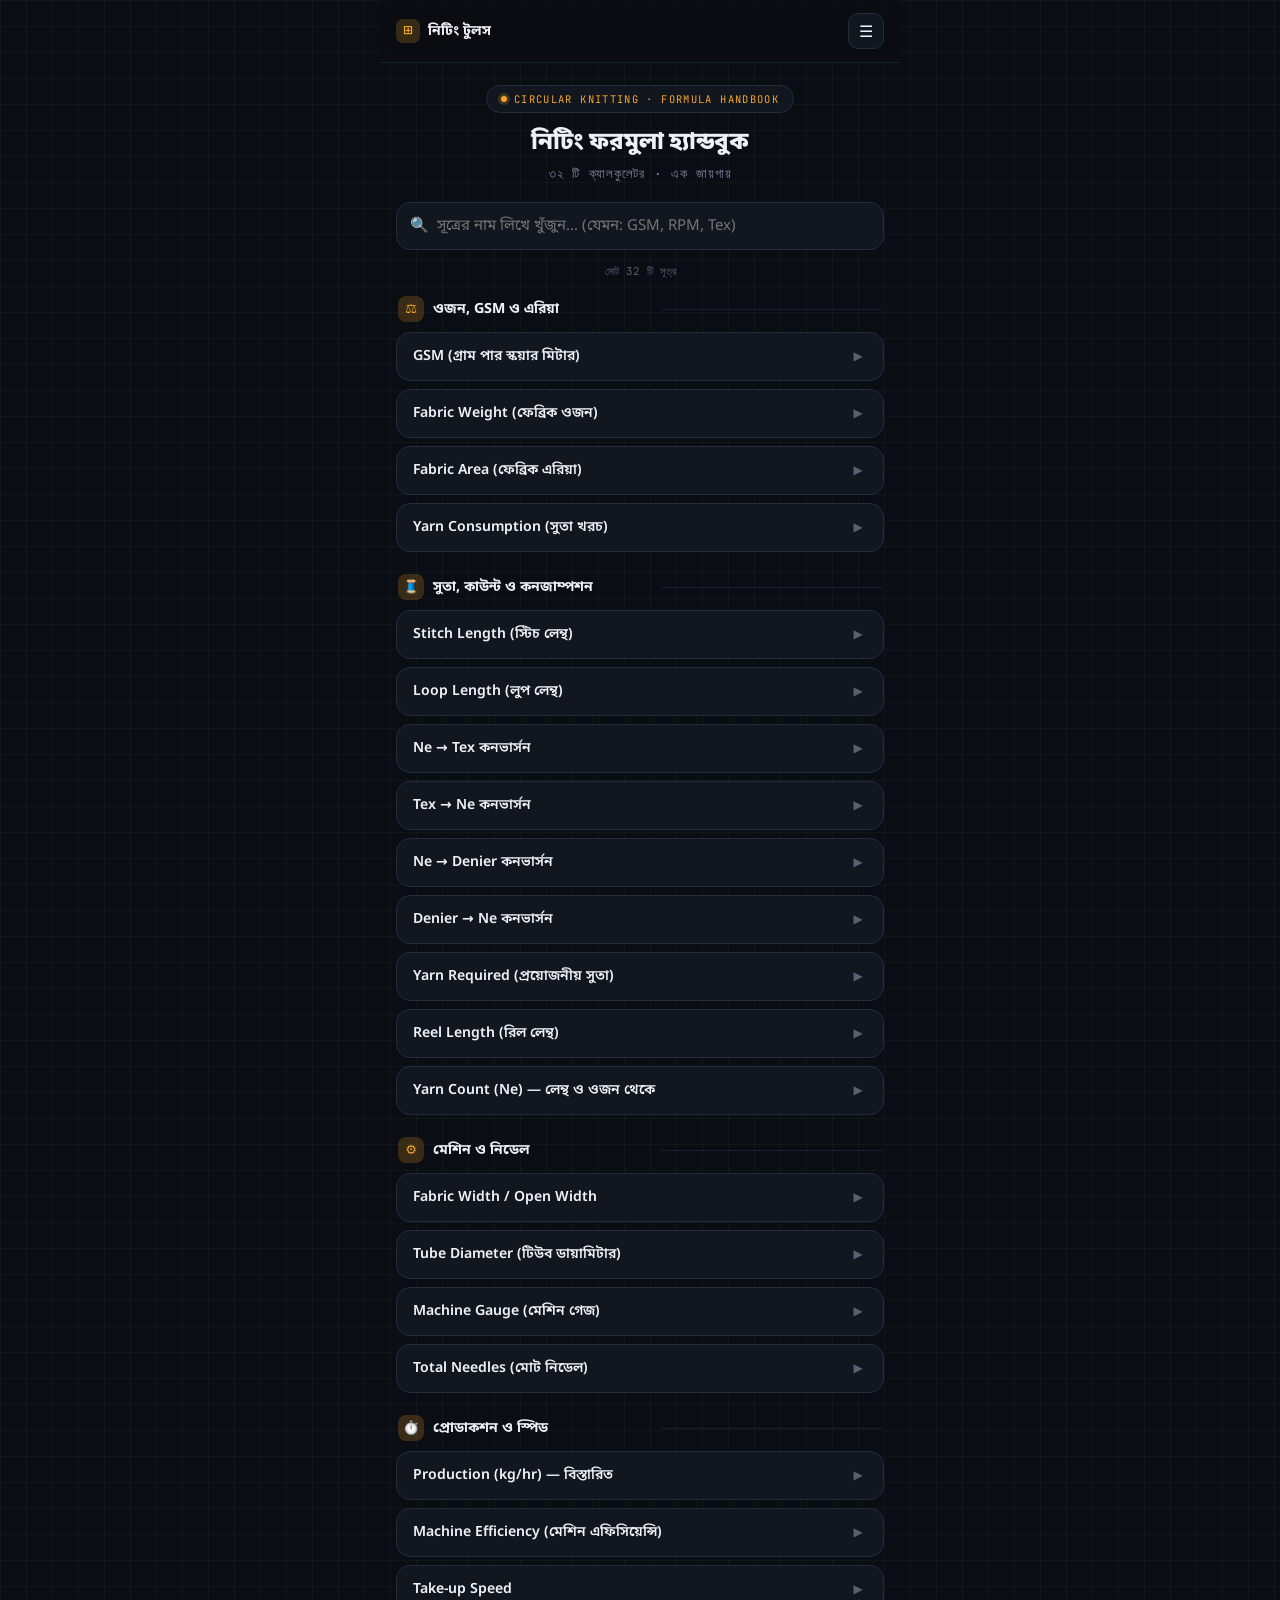
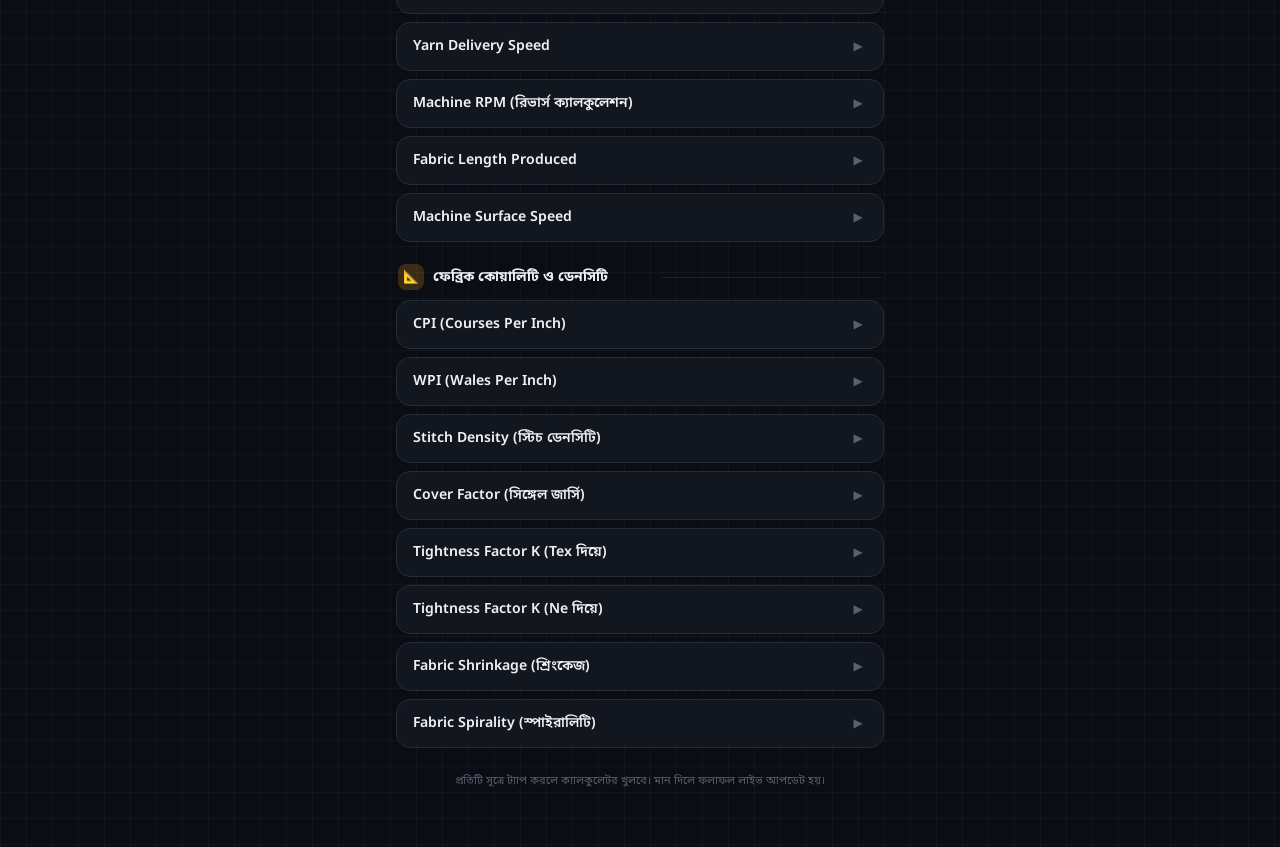
==== commit c05be614: "Delete machine and production formula definitions Removed multiple formula definitions related to ma" ====
--- a/index.html
+++ b/index.html
@@ -472,292 +472,3 @@
 </body>
 </html>
 
-    { id:'tubeDiameter', cat:'machine', name:'Tube Diameter (টিউব ডায়ামিটার)',
-      formula:'ডায়ামিটার = পরিধি ÷ π',
-      inputs:[ {id:'c', label:'পরিধি (Circumference)', unit:'inch', def:94.2} ],
-      calc:(v)=>({ value:v.c/Math.PI, unit:'inch' }) },
-
-    { id:'machineGauge', cat:'machine', name:'Machine Gauge (মেশিন গেজ)',
-      formula:'গেজ = নিডেল সংখ্যা ÷ সিলিন্ডার ডায়ামিটার(inch)',
-      inputs:[
-        {id:'n', label:'নিডেল সংখ্যা', unit:'টি', def:2260},
-        {id:'d', label:'সিলিন্ডার ডায়ামিটার', unit:'inch', def:30},
-      ],
-      calc:(v)=>({ value:v.n/v.d, unit:'GG' }) },
-
-    { id:'totalNeedles', cat:'machine', name:'Total Needles (মোট নিডেল)',
-      formula:'নিডেল = গেজ × ডায়ামিটার(inch)',
-      inputs:[
-        {id:'g', label:'গেজ', unit:'GG', def:24},
-        {id:'d', label:'ডায়ামিটার', unit:'inch', def:30},
-      ],
-      calc:(v)=>({ value:v.g*v.d, unit:'নিডেল' }) },
-
-    { id:'production', cat:'production', name:'Production (kg/hr) — বিস্তারিত',
-      formula:'Prod = (π × D × RPM × ফিডার × SL × Eff × 60) ÷ ইয়ার্ন কনস্ট্যান্ট',
-      inputs:[
-        {id:'d', label:'ডায়ামিটার', unit:'inch', def:30},
-        {id:'rpm', label:'RPM', unit:'rev/min', def:20},
-        {id:'f', label:'ফিডার সংখ্যা', unit:'টি', def:90},
-        {id:'sl', label:'স্টিচ লেন্থ', unit:'mm', def:30},
-        {id:'eff', label:'এফিসিয়েন্সি', unit:'%', def:85},
-        {id:'k', label:'ইয়ার্ন কনস্ট্যান্ট', unit:'মিল-নির্ধারিত', def:1000000},
-      ],
-      calc:(v)=>{ const eff=v.eff/100; const p=(Math.PI*v.d*v.rpm*v.f*v.sl*eff*60)/v.k; return {value:p, unit:'kg/hr'}; },
-      hint:'ইয়ার্ন কনস্ট্যান্ট সুতার ধরন ও কাউন্ট অনুযায়ী মিল-ভিত্তিক ভিন্ন হয় — নিজের মিলের স্ট্যান্ডার্ড মান বসান।' },
-
-    { id:'machineEfficiency', cat:'production', name:'Machine Efficiency (মেশিন এফিসিয়েন্সি)',
-      formula:'এফিসিয়েন্সি % = (Actual ÷ Target) × 100',
-      inputs:[
-        {id:'a', label:'Actual Production', unit:'kg/hr', def:42},
-        {id:'t', label:'Target Production', unit:'kg/hr', def:50},
-      ],
-      calc:(v)=>({ value:(v.a/v.t)*100, unit:'%' }) },
-
-    { id:'takeupSpeed', cat:'production', name:'Take-up Speed',
-      formula:'Take-up = ফেব্রিক লেন্থ ÷ সময়',
-      inputs:[
-        {id:'l', label:'ফেব্রিক লেন্থ', unit:'মিটার', def:60},
-        {id:'t', label:'সময়', unit:'মিনিট', def:1},
-      ],
-      calc:(v)=>({ value:v.l/v.t, unit:'মিটার/মিনিট' }) },
-
-    { id:'yarnDeliverySpeed', cat:'production', name:'Yarn Delivery Speed',
-      formula:'ডেলিভারি স্পিড = RPM × ফিডার × স্টিচ লেন্থ',
-      inputs:[
-        {id:'rpm', label:'RPM', unit:'rev/min', def:20},
-        {id:'f', label:'ফিডার সংখ্যা', unit:'টি', def:90},
-        {id:'sl', label:'স্টিচ লেন্থ', unit:'mm', def:30},
-      ],
-      calc:(v)=>({ value:v.rpm*v.f*v.sl, unit:'mm/min' }) },
-
-    { id:'machineRpm', cat:'production', name:'Machine RPM (রিভার্স ক্যালকুলেশন)',
-      formula:'RPM = (Production × Ne) ÷ (Constant × ফিডার × SL)',
-      inputs:[
-        {id:'p', label:'Production', unit:'kg/hr', def:42},
-        {id:'ne', label:'Ne (ইয়ার্ন কাউন্ট)', unit:'Ne', def:30},
-        {id:'k', label:'Constant', unit:'মিল-নির্ধারিত', def:1000},
-        {id:'f', label:'ফিডার সংখ্যা', unit:'টি', def:90},
-        {id:'sl', label:'স্টিচ লেন্থ', unit:'mm', def:30},
-      ],
-      calc:(v)=>({ value:(v.p*v.ne)/(v.k*v.f*v.sl), unit:'RPM' }) },
-
-    { id:'fabricLengthProduced', cat:'production', name:'Fabric Length Produced',
-      formula:'লেন্থ = Take-up Speed × সময়',
-      inputs:[
-        {id:'s', label:'Take-up Speed', unit:'মিটার/মিনিট', def:60},
-        {id:'t', label:'সময়', unit:'মিনিট', def:60},
-      ],
-      calc:(v)=>({ value:v.s*v.t, unit:'মিটার' }) },
-
-    { id:'surfaceSpeed', cat:'production', name:'Machine Surface Speed',
-      formula:'সারফেস স্পিড = π × D × RPM',
-      inputs:[
-        {id:'d', label:'ডায়ামিটার', unit:'inch', def:30},
-        {id:'rpm', label:'RPM', unit:'rev/min', def:20},
-      ],
-      calc:(v)=>({ value:Math.PI*v.d*v.rpm, unit:'inch/min' }) },
-
-    { id:'cpi', cat:'quality', name:'CPI (Courses Per Inch)',
-      formula:'CPI = ১ ইঞ্চিতে কোর্সের সংখ্যা',
-      inputs:[ {id:'c', label:'১ ইঞ্চিতে কোর্স সংখ্যা', unit:'টি', def:48} ],
-      calc:(v)=>({ value:v.c, unit:'CPI' }) },
-
-    { id:'wpi', cat:'quality', name:'WPI (Wales Per Inch)',
-      formula:'WPI = ১ ইঞ্চিতে ওয়েলসের সংখ্যা',
-      inputs:[ {id:'w', label:'১ ইঞ্চিতে ওয়েলস সংখ্যা', unit:'টি', def:36} ],
-      calc:(v)=>({ value:v.w, unit:'WPI' }) },
-
-    { id:'stitchDensity', cat:'quality', name:'Stitch Density (স্টিচ ডেনসিটি)',
-      formula:'ডেনসিটি = CPI × WPI',
-      inputs:[
-        {id:'cpi', label:'CPI', unit:'', def:48},
-        {id:'wpi', label:'WPI', unit:'', def:36},
-      ],
-      calc:(v)=>({ value:v.cpi*v.wpi, unit:'স্টিচ/ইঞ্চি²' }) },
-
-    { id:'coverFactor', cat:'quality', name:'Cover Factor (সিঙ্গেল জার্সি)',
-      formula:'CF = √Tex ÷ লুপ লেন্থ',
-      inputs:[
-        {id:'tex', label:'Tex', unit:'Tex', def:19.68},
-        {id:'ll', label:'লুপ লেন্থ', unit:'mm', def:3.0},
-      ],
-      calc:(v)=>({ value:Math.sqrt(v.tex)/v.ll, unit:'CF' }) },
-
-    { id:'tightnessTex', cat:'quality', name:'Tightness Factor K (Tex দিয়ে)',
-      formula:'K = √Tex ÷ লুপ লেন্থ',
-      inputs:[
-        {id:'tex', label:'Tex', unit:'Tex', def:19.68},
-        {id:'ll', label:'লুপ লেন্থ', unit:'mm', def:3.0},
-      ],
-      calc:(v)=>({ value:Math.sqrt(v.tex)/v.ll, unit:'K' }) },
-
-    { id:'tightnessNe', cat:'quality', name:'Tightness Factor K (Ne দিয়ে)',
-      formula:'K = √(590.5 ÷ Ne) ÷ লুপ লেন্থ',
-      inputs:[
-        {id:'ne', label:'Ne (ইয়ার্ন কাউন্ট)', unit:'Ne', def:30},
-        {id:'ll', label:'লুপ লেন্থ', unit:'mm', def:3.0},
-      ],
-      calc:(v)=>({ value:Math.sqrt(590.5/v.ne)/v.ll, unit:'K' }) },
-
-    { id:'shrinkage', cat:'quality', name:'Fabric Shrinkage (শ্রিংকেজ)',
-      formula:'শ্রিংকেজ % = ((Original − Final) ÷ Original) × 100',
-      inputs:[
-        {id:'o', label:'Original (ধোয়ার আগে)', unit:'একক', def:100},
-        {id:'f', label:'Final (ধোয়ার পরে)', unit:'একক', def:96},
-      ],
-      calc:(v)=>({ value:((v.o-v.f)/v.o)*100, unit:'%' }) },
-
-    { id:'spirality', cat:'quality', name:'Fabric Spirality (স্পাইরালিটি)',
-      formula:'স্পাইরালিটি % = (Shift ÷ ফেব্রিক উইডথ) × 100',
-      inputs:[
-        {id:'s', label:'Shift (কোণাকুণি সরণ)', unit:'cm', def:5},
-        {id:'w', label:'ফেব্রিক উইডথ', unit:'cm', def:160},
-      ],
-      calc:(v)=>({ value:(v.s/v.w)*100, unit:'%' }) },
-  ];
-
-  // ---------- Render ----------
-  const root = document.getElementById('categoriesRoot');
-  const fmt = (n)=> (n===null||n===undefined||isNaN(n)||!isFinite(n)) ? '—' :
-    n.toLocaleString('en-US', { maximumFractionDigits: 4 });
-
-  function buildPanel(formula){
-    const panel = document.createElement('div');
-    panel.className = 'panel';
-
-    const ft = document.createElement('div');
-    ft.className = 'formula-text';
-    ft.textContent = formula.formula;
-    panel.appendChild(ft);
-
-    formula.inputs.forEach(inp=>{
-      const row = document.createElement('div');
-      row.className = 'input-row';
-      row.innerHTML = `<label>${inp.label}${inp.unit ? `<span class="unit">${inp.unit}</span>`:''}</label>`;
-      const field = document.createElement('input');
-      field.type = 'number';
-      field.inputMode = 'decimal';
-      field.step = 'any';
-      field.value = inp.def;
-      field.dataset.key = inp.id;
-      row.appendChild(field);
-      panel.appendChild(row);
-    });
-
-    const resultBox = document.createElement('div');
-    resultBox.className = 'result-box';
-    resultBox.innerHTML = `<span class="rl">ফলাফল</span><span><span class="rv">—</span><span class="ru"></span></span>`;
-    panel.appendChild(resultBox);
-
-    if(formula.hint){
-      const hint = document.createElement('div');
-      hint.className = 'hint';
-      hint.textContent = formula.hint;
-      panel.appendChild(hint);
-    }
-
-    function recalc(){
-      const values = {};
-      let valid = true;
-      panel.querySelectorAll('input[data-key]').forEach(inp=>{
-        const val = parseFloat(inp.value);
-        if(isNaN(val)) valid = false;
-        values[inp.dataset.key] = val;
-      });
-      const rv = resultBox.querySelector('.rv');
-      const ru = resultBox.querySelector('.ru');
-      if(!valid){ rv.textContent = '—'; ru.textContent=''; return; }
-      try{
-        const out = formula.calc(values);
-        rv.textContent = fmt(out.value);
-        ru.textContent = out.unit ? ' ' + out.unit : '';
-      }catch(e){
-        rv.textContent = '—'; ru.textContent='';
-      }
-    }
-
-    panel.querySelectorAll('input[data-key]').forEach(inp=>{
-      inp.addEventListener('input', recalc);
-    });
-    recalc();
-
-    return panel;
-  }
-
-  function buildFormulaItem(formula){
-    const det = document.createElement('details');
-    det.className = 'formula-item';
-    det.dataset.name = formula.name.toLowerCase();
-    det.dataset.id = formula.id;
-
-    const summary = document.createElement('summary');
-    summary.innerHTML = `<span class="name">${formula.name}</span><span class="chev">▶</span>`;
-    det.appendChild(summary);
-
-    let built = false;
-    det.addEventListener('toggle', ()=>{
-      if(det.open && !built){
-        det.appendChild(buildPanel(formula));
-        built = true;
-      }
-    });
-
-    return det;
-  }
-
-  CATEGORIES.forEach(cat=>{
-    const items = FORMULAS.filter(f=>f.cat===cat.id);
-    if(items.length===0) return;
-
-    const catEl = document.createElement('div');
-    catEl.className = 'category';
-    catEl.dataset.cat = cat.id;
-
-    const head = document.createElement('div');
-    head.className = 'category-head';
-    head.innerHTML = `<div class="ico">${cat.icon}</div><h2>${cat.name}</h2><div class="rule"></div>`;
-    catEl.appendChild(head);
-
-    const list = document.createElement('div');
-    items.forEach(f=> list.appendChild(buildFormulaItem(f)));
-    catEl.appendChild(list);
-
-    root.appendChild(catEl);
-  });
-
-  // ---------- Search ----------
-  const searchBox = document.getElementById('searchBox');
-  const resultCount = document.getElementById('resultCount');
-  const emptyState = document.getElementById('emptyState');
-  const allItems = Array.from(document.querySelectorAll('details.formula-item'));
-  const allCats = Array.from(document.querySelectorAll('.category'));
-
-  function applyFilter(){
-    const q = searchBox.value.trim().toLowerCase();
-    let visibleCount = 0;
-    allItems.forEach(item=>{
-      const match = !q || item.dataset.name.includes(q);
-      item.classList.toggle('hidden', !match);
-      if(match) visibleCount++;
-    });
-    allCats.forEach(cat=>{
-      const visibleInCat = cat.querySelectorAll('details.formula-item:not(.hidden)').length;
-      cat.classList.toggle('hidden', visibleInCat===0);
-    });
-    emptyState.classList.toggle('show', visibleCount===0);
-    resultCount.textContent = q ? `${visibleCount} টি সূত্র পাওয়া গেছে` : `মোট ${allItems.length} টি সূত্র`;
-  }
-
-  searchBox.addEventListener('input', applyFilter);
-  applyFilter();
-
-  if ('serviceWorker' in navigator) {
-    window.addEventListener('load', () => {
-      navigator.serviceWorker.register('sw.js').catch(() => {});
-    });
-  }
-})();
-</script>
-</body>
-</html>
